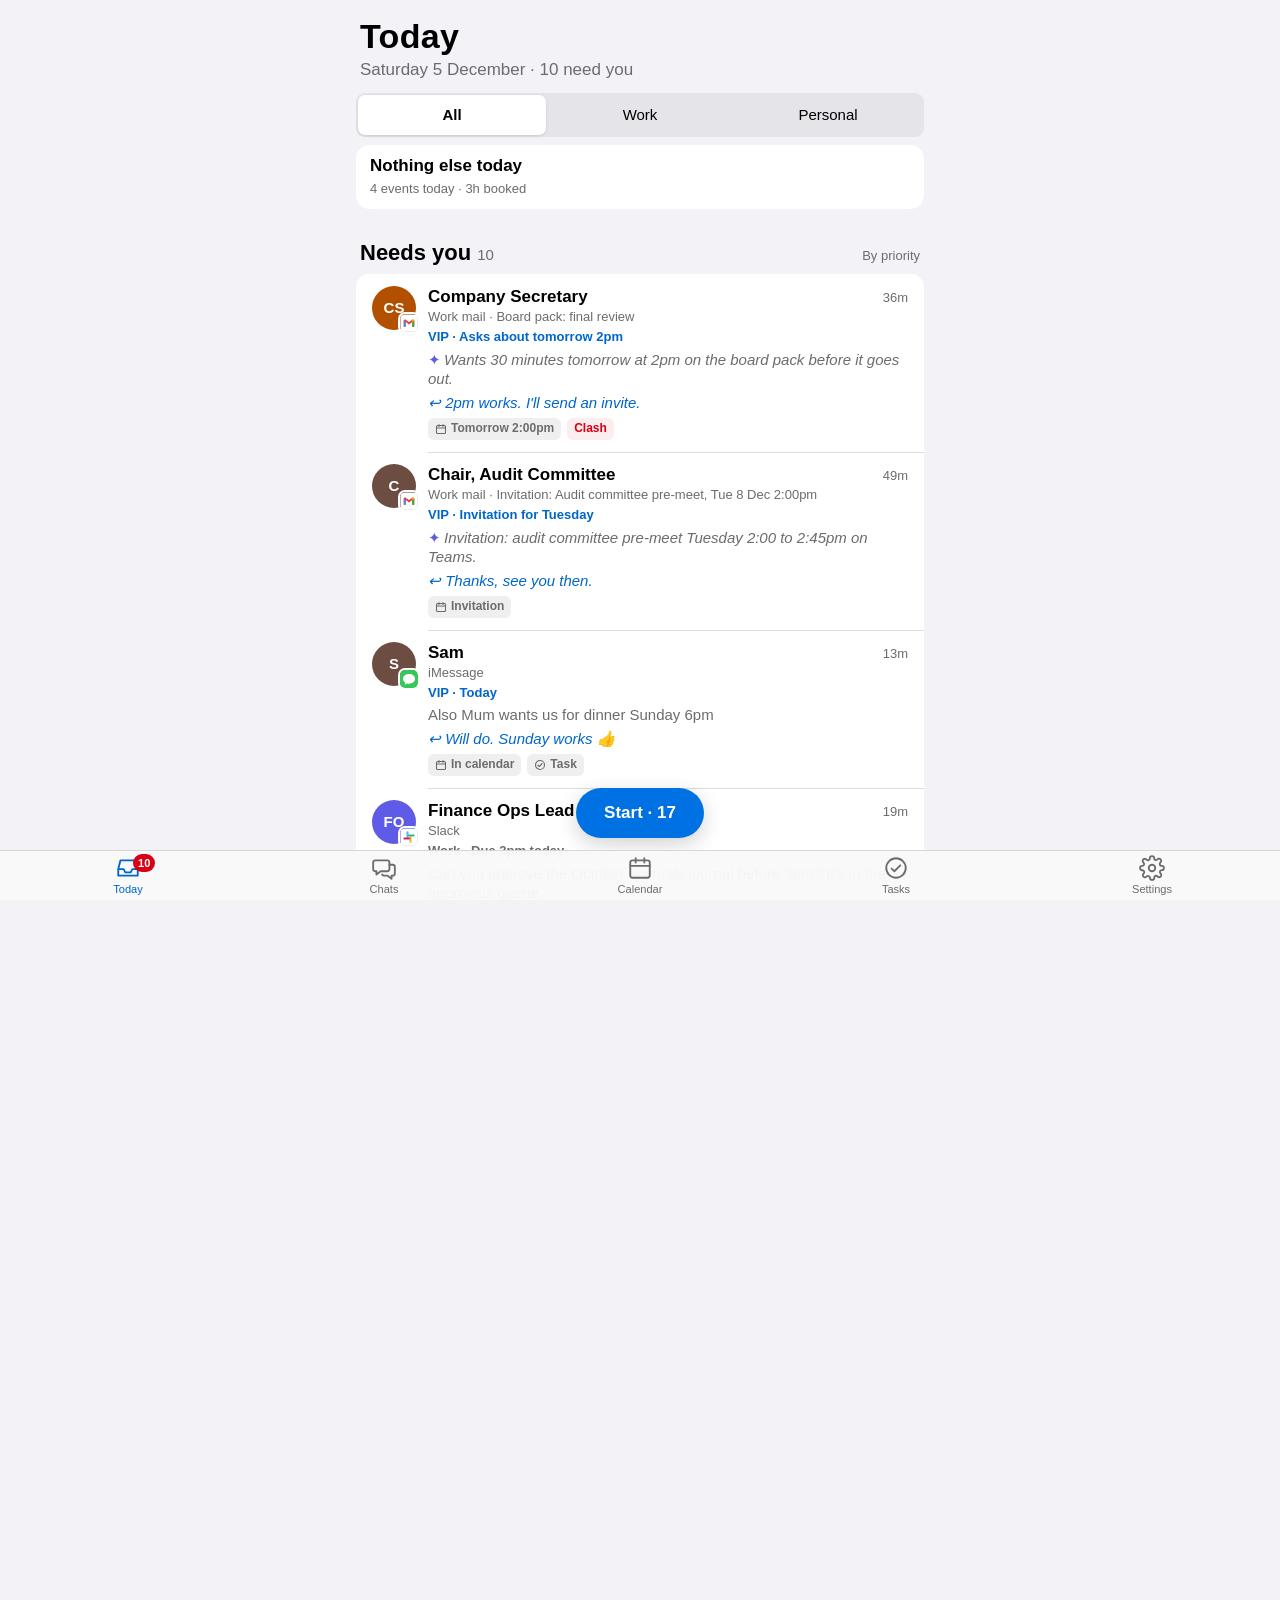
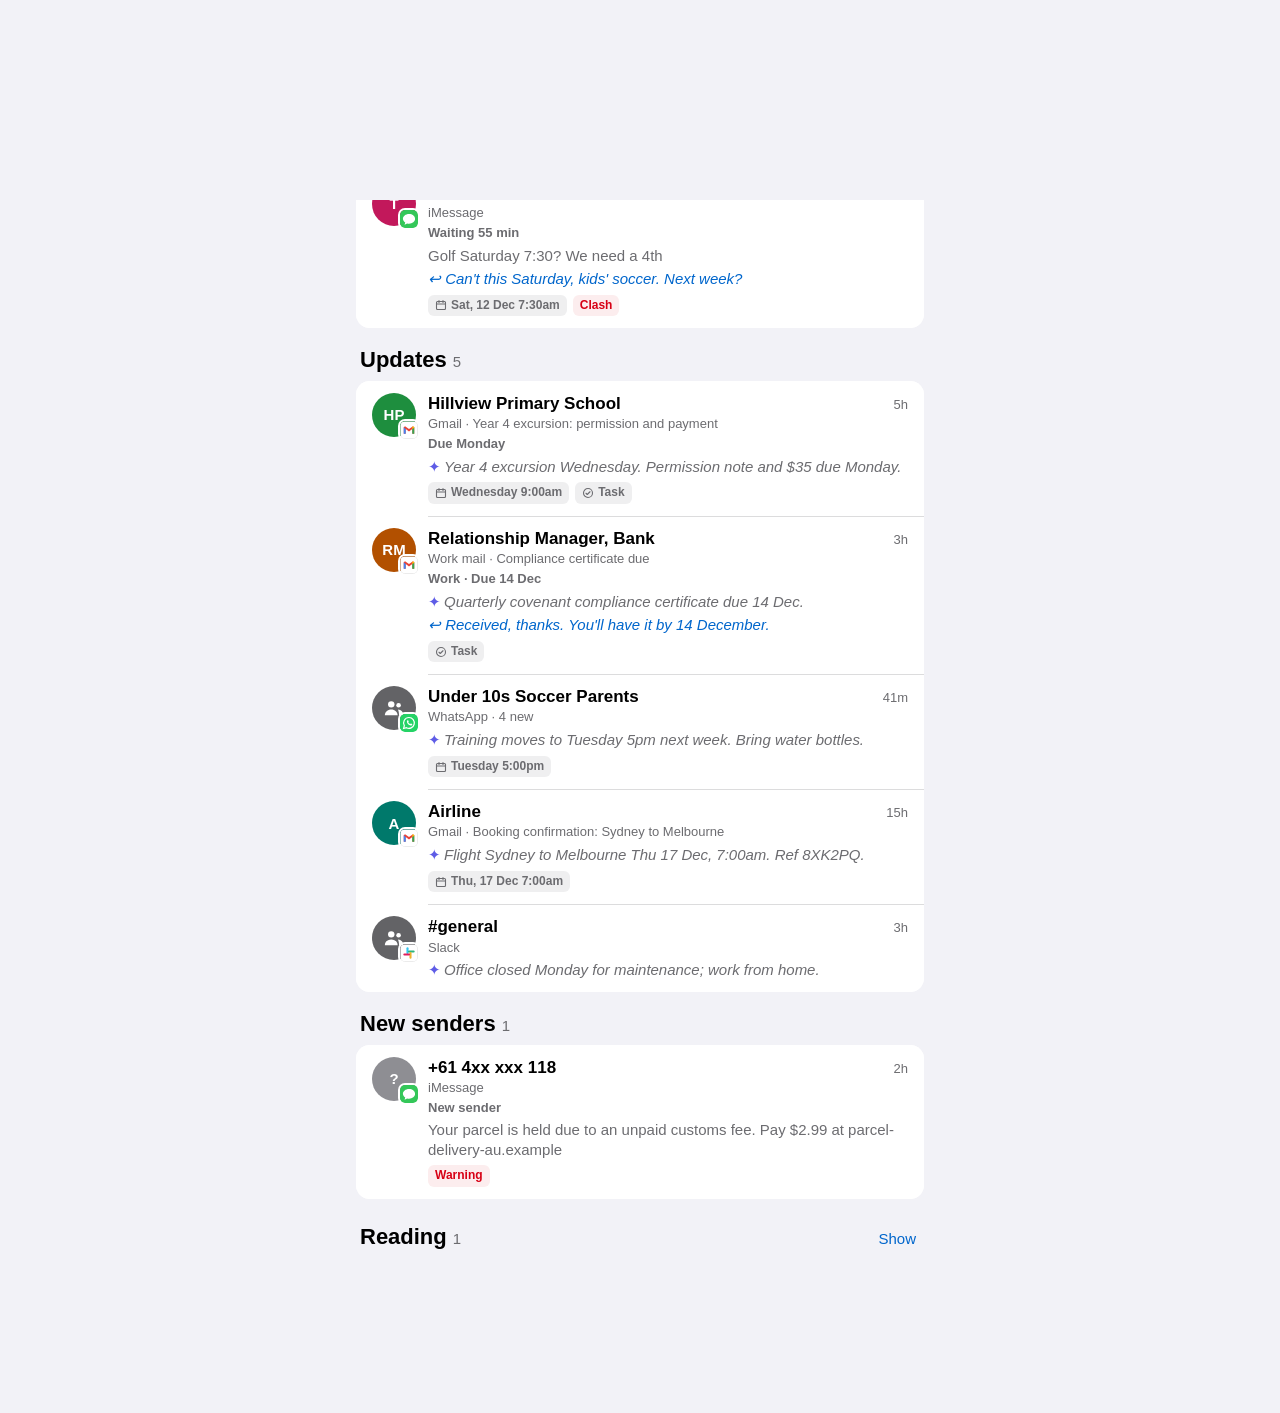
==== index.html @ 2a56d05c "Slimmer conversation screen: suggestions under the message, recipient in the top bar, three rows at " ====
<!doctype html>
<html lang="en-AU">
<head>
  <meta charset="utf-8">
  <meta http-equiv="Content-Security-Policy" content="default-src 'none'; script-src 'self'; style-src 'self' 'unsafe-inline'; img-src 'self' data:; manifest-src 'self'; connect-src 'none'; base-uri 'none'; form-action 'none'">
  <meta name="referrer" content="no-referrer">
  <meta name="robots" content="noindex, nofollow">
  <meta name="viewport" content="width=device-width, initial-scale=1, viewport-fit=cover">
  <meta name="apple-mobile-web-app-capable" content="yes">
  <meta name="apple-mobile-web-app-status-bar-style" content="default">
  <meta name="apple-mobile-web-app-title" content="Inbox">
  <meta name="theme-color" content="#F2F2F7" media="(prefers-color-scheme: light)">
  <meta name="theme-color" content="#000000" media="(prefers-color-scheme: dark)">
  <link rel="manifest" href="manifest.webmanifest">
  <link rel="icon" href="icon.svg" type="image/svg+xml">
  <link rel="stylesheet" href="styles.css?v=74e7686e8e">
  <title>Unified Inbox (demo)</title>
</head>
<body>
  <main id="view"></main>

  <!-- Full-screen focus view: one item at a time -->
  <section id="focus" aria-modal="true" role="dialog" aria-label="Conversation"></section>

  <!-- Bottom sheets: Later options, row menu, new message, event details -->
  <div id="sheet-wrap"><div class="scrim" data-action="close-sheet"></div><div class="sheet" role="dialog"></div></div>

  <div id="toast" role="status" aria-live="polite"></div>

  <nav id="tabs" aria-label="Sections">
    <button data-action="tab" data-tab="today">
      <svg viewBox="0 0 24 24"><path d="M3 13h5l1.5 3h5L16 13h5M5 5h14l2 8v6H3v-6z"/></svg>
      <span>Today</span><b id="today-badge" aria-label="needs you"></b>
    </button>
    <button data-action="tab" data-tab="chats">
      <svg viewBox="0 0 24 24"><path d="M4 5h11a2 2 0 0 1 2 2v6a2 2 0 0 1-2 2H9l-4 3v-3H4a2 2 0 0 1-2-2V7a2 2 0 0 1 2-2z"/><path d="M17 9h3a2 2 0 0 1 2 2v6a2 2 0 0 1-2 2h-1v3l-4-3h-3a2 2 0 0 1-1.7-1"/></svg>
      <span>Chats</span>
    </button>
    <button data-action="tab" data-tab="calendar">
      <svg viewBox="0 0 24 24"><rect x="3" y="5" width="18" height="16" rx="2"/><path d="M3 10h18M8 3v4M16 3v4"/></svg>
      <span>Calendar</span>
    </button>
    <button data-action="tab" data-tab="tasks">
      <svg viewBox="0 0 24 24"><circle cx="12" cy="12" r="9"/><path d="M8 12.5l2.5 2.5L16 9.5"/></svg>
      <span>Tasks</span>
    </button>
    <button data-action="tab" data-tab="settings">
      <svg viewBox="0 0 24 24"><circle cx="12" cy="12" r="3"/><path d="M19.4 15a1.7 1.7 0 0 0 .3 1.8l.1.1a2 2 0 1 1-2.8 2.8l-.1-.1a1.7 1.7 0 0 0-1.8-.3 1.7 1.7 0 0 0-1 1.5V21a2 2 0 1 1-4 0v-.1a1.7 1.7 0 0 0-1.1-1.5 1.7 1.7 0 0 0-1.8.3l-.1.1a2 2 0 1 1-2.8-2.8l.1-.1a1.7 1.7 0 0 0 .3-1.8 1.7 1.7 0 0 0-1.5-1H3a2 2 0 1 1 0-4h.1a1.7 1.7 0 0 0 1.5-1.1 1.7 1.7 0 0 0-.3-1.8l-.1-.1a2 2 0 1 1 2.8-2.8l.1.1a1.7 1.7 0 0 0 1.8.3H9a1.7 1.7 0 0 0 1-1.5V3a2 2 0 1 1 4 0v.1a1.7 1.7 0 0 0 1 1.5 1.7 1.7 0 0 0 1.8-.3l.1-.1a2 2 0 1 1 2.8 2.8l-.1.1a1.7 1.7 0 0 0-.3 1.8V9a1.7 1.7 0 0 0 1.5 1H21a2 2 0 1 1 0 4h-.1a1.7 1.7 0 0 0-1.5 1z"/></svg>
      <span>Settings</span>
    </button>
  </nav>

  <!-- Demo data in the browser; phase 2 removes this line and the app talks to the real server -->
  <script src="demo-api.js?v=6e206e1867"></script>
  <script src="app.js?v=4b44ca4f45"></script>
</body>
</html>
---- styles.css ----
/* Unified Inbox styles. Rules come from DESIGN.md (decision numbers in brackets).
 *
 * Type uses rem so iOS Dynamic Type scales the whole app: Safari maps
 * `-apple-system-body` to the user's text size (default 17px).
 */

/* ------------------------------------------------------------ tokens
 * Each colour is light-dark(light value, dark value). Appearance in Settings picks the scheme:
 * Automatic follows the iPhone; Light or Dark forces it via data-theme on <html>.
 */
:root { color-scheme: light dark; }
:root[data-theme="light"] { color-scheme: light; }
:root[data-theme="dark"] { color-scheme: dark; }
:root {
  --bg: light-dark(#F2F2F7, #000000);            /* grouped background */
  --card: light-dark(#FFFFFF, #1C1C1E);
  --label: light-dark(#000000, #FFFFFF);
  --label-2: light-dark(#6C6C70, #AEAEB2);       /* secondary text, 5:1 or better */
  --label-3: light-dark(#8E8E93, #636366);       /* decorative only, never body text */
  --sep: light-dark(rgba(60, 60, 67, 0.18), rgba(84, 84, 88, 0.55));
  --fill: light-dark(rgba(120, 120, 128, 0.12), rgba(120, 120, 128, 0.24));
  --tint: light-dark(#0066CC, #4DA3FF);          /* text-coloured actions */
  --tint-fill: #0071E3;                          /* filled buttons, white text 4.6:1 */
  --tint-soft: light-dark(rgba(0, 113, 227, 0.07), rgba(10, 132, 255, 0.20));
  --bubble-out: #0071E3;
  --bubble-in: light-dark(#E9E9EB, #26252A);
  --red: light-dark(#D70015, #FF6961);
  --red-soft: light-dark(rgba(215, 0, 21, 0.07), rgba(255, 105, 97, 0.14));
  --green: light-dark(#1E7B34, #30D158);          /* 5:1 on white */
  --orange: #FF9F0A;
  --ai: light-dark(#5E5CE6, #7D7AFF);            /* the ✦ glyph only; AI text itself stays label-2 italic [10] */
  --bar: light-dark(rgba(249, 249, 249, 0.97), rgba(22, 22, 24, 0.97));   /* near-opaque, no glass over text [19] */
  --seg-on: light-dark(#FFFFFF, #636366);        /* selected segment */
  --radius: 14px;
  --tab-h: 50px;
  --fast: 100ms;            /* feedback [20] */
  --move: 200ms;            /* transitions [20] */
}

html { font-size: 17px; }
@supports (font: -apple-system-body) { html { font: -apple-system-body; } }

* { box-sizing: border-box; -webkit-tap-highlight-color: transparent; }
body {
  margin: 0; background: var(--bg); color: var(--label);
  font-family: -apple-system, BlinkMacSystemFont, "SF Pro Text", "Helvetica Neue", sans-serif;
  font-size: 1rem; line-height: 1.3; -webkit-font-smoothing: antialiased;
}
button { font: inherit; color: inherit; background: none; border: 0; padding: 0; cursor: pointer; }
input, textarea { font: inherit; color: inherit; }
.sr { position: absolute; width: 1px; height: 1px; overflow: hidden; clip: rect(0 0 0 0); }

/* type scale (HIG at default size) */
.large-title { font-size: 2rem; line-height: 1.2; font-weight: 700; letter-spacing: 0.01em; }
.title2 { font-size: 1.294rem; font-weight: 700; }
.headline { font-weight: 600; }
.subhead { font-size: 0.882rem; }
.footnote { font-size: 0.765rem; }
.caption { font-size: 0.706rem; font-weight: 600; letter-spacing: 0.02em; text-transform: uppercase; color: var(--label-2); }
.muted { color: var(--label-2); }

/* ------------------------------------------------------------ page shell */
#view {
  max-width: 600px; margin: 0 auto;
  padding: calc(env(safe-area-inset-top) + 8px) 16px calc(var(--tab-h) + env(safe-area-inset-bottom) + 96px);
}
.page-head { padding: 8px 4px 12px; }
.page-head .muted { margin-top: 2px; }

/* day strip under the title [13] */
.day-strip {
  display: flex; align-items: center; gap: 10px; background: var(--card);
  border-radius: var(--radius); padding: 10px 14px; margin-bottom: 12px;
}
.day-strip .bar { width: 4px; align-self: stretch; border-radius: 2px; background: var(--tint-fill); }
.day-strip .grow { flex: 1; min-width: 0; }
.day-strip .when { color: var(--label-2); font-size: 0.882rem; white-space: nowrap; }

/* segmented control [2] */
.segmented {
  display: flex; background: var(--fill); border-radius: 9px; padding: 2px; margin-bottom: 8px;
}
.segmented button {
  flex: 1; min-height: 40px; border-radius: 7px; font-size: 0.882rem; font-weight: 500;
  transition: background var(--fast);
}
.segmented button[aria-pressed="true"] { background: var(--seg-on); font-weight: 600; box-shadow: 0 1px 3px rgba(0,0,0,.12); }

/* ------------------------------------------------------------ list sections [1] */
.section-head {   /* pinned while its lane scrolls past [F6] */
  display: flex; align-items: baseline; justify-content: space-between;
  padding: 18px 4px 6px;
  position: sticky; top: 0; z-index: 3; background: var(--bg);
}
.section-head h2 { margin: 0; font-size: 1.294rem; font-weight: 700; }
.section-head .count { color: var(--label-2); font-size: 0.882rem; margin-left: 6px; font-weight: 400; }
.section-head .toggle { color: var(--tint); font-size: 0.882rem; min-height: 44px; padding: 0 4px; }
.group { background: var(--card); border-radius: var(--radius); overflow: hidden; }

/* rows with swipe [7] */
.swipe { position: relative; overflow: hidden; }
.swipe + .swipe .row-inner::before {
  content: ""; position: absolute; top: 0; right: 0; left: 72px; border-top: 0.5px solid var(--sep);
}
.swipe-bg {
  position: absolute; inset: 0; display: flex; align-items: center; justify-content: space-between;
  padding: 0 24px; font-weight: 600; font-size: 0.882rem;
}
.swipe-bg .later { color: #000; }
.swipe-bg .done { color: #fff; }
.swipe.to-done .swipe-bg { background: var(--green); justify-content: flex-end; }
.swipe.to-later .swipe-bg { background: var(--orange); justify-content: flex-start; }
.swipe.to-done .later, .swipe.to-later .done, .swipe:not(.to-done):not(.to-later) .swipe-bg span { display: none; }

.row-inner {
  position: relative; display: flex; gap: 12px; padding: 12px 16px; background: var(--card);
  touch-action: pan-y; transition: transform var(--move) ease-out, background var(--fast);
  text-align: left; width: 100%;
  -webkit-touch-callout: none; -webkit-user-select: none; user-select: none;   /* press-and-hold opens our menu, not iOS's */
}
.row-inner:active { background: var(--fill); }
.row-inner.dragging { transition: none; }
.row-body { flex: 1; min-width: 0; }
.row-top { display: flex; align-items: baseline; gap: 8px; }
.row-top .name { font-weight: 600; flex: 1; min-width: 0; white-space: nowrap; overflow: hidden; text-overflow: ellipsis; }
.row-top time { color: var(--label-2); font-size: 0.765rem; flex: none; }
.row-sub { color: var(--label-2); font-size: 0.765rem; white-space: nowrap; overflow: hidden; text-overflow: ellipsis; margin-top: 1px; }
.row-gist {
  margin-top: 4px; font-size: 0.882rem; color: var(--label-2);
  display: -webkit-box; -webkit-line-clamp: 2; -webkit-box-orient: vertical; overflow: hidden;
}
.row-tags { display: flex; flex-wrap: wrap; gap: 6px; margin-top: 6px; }
.row-reply {   /* AI-written, so italic like every other AI text [10] */
  display: block; margin-top: 4px; font-size: 0.882rem; color: var(--tint); font-style: italic;
  white-space: nowrap; overflow: hidden; text-overflow: ellipsis;
}
.tag {
  display: inline-flex; align-items: center; gap: 4px; font-size: 0.706rem; font-weight: 600;
  padding: 3px 7px; border-radius: 6px; background: var(--fill); color: var(--label-2);
}
.tag.red { background: var(--red-soft); color: var(--red); }
.tag svg { width: 12px; height: 12px; fill: none; stroke: currentColor; stroke-width: 2.2; stroke-linecap: round; stroke-linejoin: round; }

/* AI-written text: italic + glyph + label [10] */
.ai { font-style: italic; }
.ai-glyph { color: var(--ai); font-style: normal; margin-right: 3px; }

/* avatars with channel badge [18] */
.avatar {
  position: relative; flex: none; width: 44px; height: 44px; border-radius: 50%;
  display: grid; place-items: center; color: #fff; font-weight: 600; font-size: 0.882rem;
}
.avatar.lg { width: 56px; height: 56px; font-size: 1.118rem; }
.avatar svg.people { width: 22px; height: 22px; fill: #fff; }
.badge {
  position: absolute; right: -3px; bottom: -3px; width: 20px; height: 20px; border-radius: 50%;
  display: grid; place-items: center; border: 2px solid var(--card);
}
.avatar.lg .badge { width: 24px; height: 24px; }
.badge svg { width: 11px; height: 11px; fill: #fff; }

/* tip and empty states [8] */
.tip {
  display: flex; gap: 10px; align-items: center; background: var(--tint-soft); color: var(--label);
  border-radius: var(--radius); padding: 10px 14px; margin: 12px 0 0; font-size: 0.882rem;
}
.tip button { color: var(--tint); font-weight: 600; min-height: 44px; padding: 0 4px; margin-left: auto; white-space: nowrap; }
.empty { text-align: center; padding: 48px 24px; }
.empty .check {
  width: 64px; height: 64px; border-radius: 50%; margin: 0 auto 14px; display: grid; place-items: center;
  background: var(--green); color: #fff; font-size: 2rem; font-weight: 700;
}
.empty h2 { margin: 0 0 6px; }

/* the one filled button on the list view [5] */
.start-bar {
  position: fixed; left: 0; right: 0; z-index: 4;
  bottom: calc(var(--tab-h) + env(safe-area-inset-bottom) + 12px);
  display: flex; justify-content: center; pointer-events: none;
}
.btn {
  display: inline-flex; align-items: center; justify-content: center; gap: 6px;
  min-height: 44px; padding: 0 20px; border-radius: 12px; font-weight: 600;
  transition: transform var(--fast), opacity var(--fast);
}
.btn:active { transform: scale(0.97); }
.btn.filled { background: var(--tint-fill); color: #fff; }
.btn.tinted { background: var(--tint-soft); color: var(--tint); }
.btn.plain { background: var(--fill); color: var(--label); }
.btn.danger { background: var(--red-soft); color: var(--red); }
.btn.wide { width: 100%; }
.start-bar .btn { pointer-events: auto; min-height: 50px; padding: 0 28px; border-radius: 25px; box-shadow: 0 6px 20px rgba(0,0,0,.18); }

/* ------------------------------------------------------------ focus view [3][4] */
#focus {
  position: fixed; inset: 0; z-index: 20; background: var(--bg);
  display: flex; flex-direction: column;
  transform: translateY(100%); transition: transform 250ms cubic-bezier(.2,.8,.2,1);
}
#focus.open { transform: none; }
.focus-top {
  flex: none; padding: calc(env(safe-area-inset-top) + 6px) 8px 6px;
  display: grid; grid-template-columns: 88px 1fr 88px; align-items: center;
  background: var(--bar); border-bottom: 0.5px solid var(--sep);
}
.focus-top .close { color: var(--tint); min-height: 44px; text-align: left; padding: 0 8px; }
.focus-top .progress-label { text-align: center; font-weight: 600; font-size: 0.882rem; }
.focus-top .nav { display: flex; justify-content: flex-end; }
.focus-top .nav button { width: 44px; height: 44px; display: grid; place-items: center; color: var(--tint); }
.focus-top .nav button:disabled { color: var(--label-3); opacity: .5; }
.focus-top .nav svg { width: 22px; height: 22px; fill: none; stroke: currentColor; stroke-width: 2.2; stroke-linecap: round; stroke-linejoin: round; }
.progress { height: 3px; background: var(--fill); border-radius: 2px; margin: 6px 8px 0; grid-column: 1 / -1; overflow: hidden; }
.progress i { display: block; height: 100%; background: var(--green); transition: width var(--move); }
.focus-scroll { flex: 1; overflow-y: auto; overflow-x: hidden; -webkit-overflow-scrolling: touch; touch-action: pan-y; }
.focus-body { max-width: 600px; margin: 0 auto; padding: 16px 16px 96px; }   /* room above the undo toast */

.who { display: flex; gap: 12px; align-items: center; margin-bottom: 14px; }
.who .name { font-size: 1.294rem; font-weight: 700; line-height: 1.15; }

.summary {
  background: var(--card); border-radius: var(--radius); padding: 12px 14px; margin-bottom: 12px;
}
.summary p { margin: 4px 0 0; color: var(--label-2); }
.warning {
  display: flex; gap: 8px; background: var(--red-soft); color: var(--red); font-weight: 500;
  border-radius: var(--radius); padding: 12px 14px; margin-bottom: 12px; font-size: 0.941rem;
}


.block-title { display: flex; justify-content: space-between; align-items: baseline; margin: 0 4px 6px; }
.card { background: var(--card); border-radius: var(--radius); padding: 12px 14px; margin-bottom: 10px; }
.proposal { display: flex; gap: 12px; }
.proposal .ic {
  flex: none; width: 32px; height: 32px; border-radius: 8px; display: grid; place-items: center;
  background: var(--fill);
}
.proposal .ic svg { width: 18px; height: 18px; fill: none; stroke: var(--label); stroke-width: 1.8; stroke-linecap: round; stroke-linejoin: round; }
.proposal .grow { flex: 1; min-width: 0; }
.proposal .title { font-weight: 600; }
.proposal .why { margin-top: 4px; font-size: 0.765rem; color: var(--label-2); }
.proposal .actions { display: flex; flex-direction: column; gap: 8px; margin-top: 10px; }
.proposal .actions .row { display: flex; gap: 8px; align-items: center; }
.proposal .segmented { margin: 0; flex: 1; }
.choice { flex-direction: column; align-items: flex-start; gap: 1px; width: 100%; text-align: left; padding: 9px 14px; }
.choice small { font-weight: 500; font-size: 0.765rem; }
.added { color: var(--green); font-weight: 600; display: flex; align-items: center; gap: 6px; margin-top: 8px; }

.to-line { font-size: 0.765rem; color: var(--label-2); margin: 0 4px 8px; }
.to-line b { color: var(--label); font-weight: 600; }
.to-line .flag { color: var(--red); font-weight: 600; }
.compose { display: flex; gap: 8px; align-items: flex-end; margin-bottom: 12px; }
.compose textarea {
  flex: 1; min-height: 44px; max-height: 160px; resize: none; border-radius: 20px;
  border: 1.5px solid var(--tint-fill); background: var(--card); padding: 10px 14px; font-size: 1rem; line-height: 1.35;
}
.send-btn {
  flex: none; width: 44px; height: 44px; border-radius: 50%; background: var(--tint-fill);
  display: grid; place-items: center;
}
.send-btn svg { width: 18px; height: 18px; fill: none; stroke: #fff; stroke-width: 2.4; stroke-linecap: round; stroke-linejoin: round; }

/* Done / Later in the lower part of the screen [6] */
.focus-actions {
  flex: none; display: flex; gap: 10px; padding: 10px 16px calc(env(safe-area-inset-bottom) + 10px);
  background: var(--bar); border-top: 0.5px solid var(--sep);
}
.focus-actions .btn { flex: 1; min-height: 50px; }

.clear-screen { text-align: center; padding: 64px 24px; }
.clear-screen .check { width: 84px; height: 84px; font-size: 2.6rem; }

/* ------------------------------------------------------------ sheets (medium detent) */
#sheet-wrap { position: fixed; inset: 0; z-index: 30; pointer-events: none; }
#sheet-wrap.open { pointer-events: auto; }
.scrim { position: absolute; inset: 0; background: rgba(0,0,0,.35); opacity: 0; transition: opacity var(--move); }
#sheet-wrap.open .scrim { opacity: 1; }
.sheet {
  position: absolute; left: 0; right: 0; bottom: 0; max-width: 600px; margin: 0 auto;
  background: var(--bg); border-radius: 14px 14px 0 0; padding: 8px 16px calc(env(safe-area-inset-bottom) + 16px);
  transform: translateY(100%); transition: transform 250ms cubic-bezier(.2,.8,.2,1);
}
#sheet-wrap.open .sheet { transform: none; }
.grabber { width: 36px; height: 5px; border-radius: 3px; background: var(--label-3); margin: 0 auto 12px; }
.sheet h3 { margin: 4px 4px 4px; font-size: 1.118rem; }
.sheet .muted { margin: 0 4px 12px; }
.sheet-list { background: var(--card); border-radius: var(--radius); overflow: hidden; margin-bottom: 10px; }
.sheet-list button {
  display: flex; justify-content: space-between; align-items: center; width: 100%;
  min-height: 52px; padding: 0 16px; border-bottom: 0.5px solid var(--sep);
}
.sheet-list button:last-child { border-bottom: 0; }
.sheet-list button span:last-child { color: var(--label-2); font-size: 0.882rem; }
.sheet .sheet .stack { display: flex; flex-direction: column; gap: 8px; }

/* ------------------------------------------------------------ toast with undo [15] */
#toast {
  position: fixed; left: 50%; z-index: 25;   /* under sheets, so it never covers a confirm button */ width: min(92vw, 520px);
  bottom: calc(var(--tab-h) + env(safe-area-inset-bottom) + 76px);
  transform: translate(-50%, 16px); opacity: 0; pointer-events: none;
  background: #2C2C2E; color: #fff; border-radius: 14px; overflow: hidden;
  transition: opacity var(--move), transform var(--move); box-shadow: 0 8px 28px rgba(0,0,0,.3);
}
/* In a conversation the reply box owns the bottom of the screen, so the Undo bar drops in from the top */
body.focus-open #toast { bottom: auto; top: calc(env(safe-area-inset-top) + 64px); transform: translate(-50%, -16px); }
body.focus-open #toast.show { transform: translate(-50%, 0); }
#toast.show { opacity: 1; transform: translate(-50%, 0); pointer-events: auto; }
#toast .t-row { display: flex; align-items: center; gap: 12px; padding: 4px 6px 4px 16px; }
#toast .t-text { flex: 1; font-size: 0.882rem; padding: 10px 0; }
#toast button { color: #64D2FF; font-weight: 600; min-height: 44px; padding: 0 12px; }
#toast .countdown { height: 3px; background: #64D2FF; transform-origin: left; }

/* ------------------------------------------------------------ calendar, tasks, settings */
.day-head { display: flex; justify-content: space-between; align-items: baseline; padding: 18px 4px 6px; }
.day-head h2 { margin: 0; font-size: 1.118rem; }
.day-head .load { color: var(--label-2); font-size: 0.765rem; }
.ev { display: flex; gap: 12px; padding: 10px 16px; align-items: stretch; }
.ev + .ev { border-top: 0.5px solid var(--sep); }
.ev .bar { width: 4px; border-radius: 2px; flex: none; }
.ev .t { width: 66px; flex: none; font-size: 0.882rem; font-variant-numeric: tabular-nums; }
.ev .t small { display: block; color: var(--label-2); font-size: 0.765rem; }
.ev .meta { font-size: 0.765rem; color: var(--label-2); margin-top: 2px; }
.ev.past { opacity: .5; }
.ev.now .t { color: var(--tint); font-weight: 600; }

.task { display: flex; gap: 12px; align-items: center; padding: 6px 16px 6px 8px; min-height: 52px; }
.task + .task { border-top: 0.5px solid var(--sep); }
.check-btn { width: 44px; height: 44px; display: grid; place-items: center; flex: none; }
.check-btn i { width: 24px; height: 24px; border-radius: 50%; border: 2px solid var(--label-3); display: grid; place-items: center; font-style: normal; }
.task.done .check-btn i { background: var(--green); border-color: var(--green); color: #fff; font-size: 0.765rem; font-weight: 700; }
.task.done .t-title { color: var(--label-2); text-decoration: line-through; }
.task .due { font-size: 0.765rem; color: var(--label-2); margin-top: 2px; }
.task .due.overdue { color: var(--red); font-weight: 600; }

.setting { display: flex; align-items: center; gap: 12px; padding: 0 16px; min-height: 52px; }
.setting + .setting { border-top: 0.5px solid var(--sep); }
.setting .grow { flex: 1; padding: 10px 0; }
.setting .note { font-size: 0.765rem; color: var(--label-2); margin-top: 2px; }
.switch { width: 51px; height: 31px; border-radius: 16px; background: var(--fill); position: relative; flex: none; transition: background var(--move); }
.switch::after { content: ""; position: absolute; top: 2px; left: 2px; width: 27px; height: 27px; border-radius: 50%; background: #fff; box-shadow: 0 2px 4px rgba(0,0,0,.2); transition: transform var(--move); }
.switch::before { content: ""; position: absolute; inset: -7px -6px; }   /* 45px hit area around the 31px switch */
.switch[aria-checked="true"] { background: var(--green); }
.switch[aria-checked="true"]::after { transform: translateX(20px); }
.pill { font-size: 0.706rem; font-weight: 600; padding: 3px 8px; border-radius: 6px; background: var(--fill); color: var(--label-2); }
.foot { color: var(--label-2); font-size: 0.765rem; padding: 8px 16px 0; }

/* ------------------------------------------------------------ tab bar [21] */
#tabs {
  position: fixed; left: 0; right: 0; bottom: 0; z-index: 5; display: flex;
  height: calc(var(--tab-h) + env(safe-area-inset-bottom)); padding-bottom: env(safe-area-inset-bottom);
  background: var(--bar); border-top: 0.5px solid var(--sep);
}
#tabs button {
  position: relative; flex: 1; display: flex; flex-direction: column; align-items: center; justify-content: center;
  gap: 1px; color: var(--label-2); font-size: 0.65rem; font-weight: 500;
}
#tabs button[aria-current="page"] { color: var(--tint); }
#tabs svg { width: 26px; height: 26px; fill: none; stroke: currentColor; stroke-width: 1.7; stroke-linecap: round; stroke-linejoin: round; }
#tabs b:not(:empty) {
  position: absolute; top: 3px; left: calc(50% + 5px); background: #D70015; color: #fff;
  font-size: 0.65rem; min-width: 18px; height: 18px; border-radius: 9px; display: grid; place-items: center; padding: 0 5px;
}

/* ------------------------------------------------------------ reduced motion: fades, no slides [20] */
@media (prefers-reduced-motion: reduce) {
  #focus, .sheet { transition: opacity var(--move); transform: none; opacity: 0; }
  #focus { visibility: hidden; }
  #focus.open { opacity: 1; visibility: visible; }
  #sheet-wrap.open .sheet { opacity: 1; }
  .row-inner, .btn, }

/* ============================================================ round 4: conversations ============================================================ */

/* buttons that look like rows/cards */
button.day-strip { width: 100%; text-align: left; }
.head-row { display: flex; align-items: flex-end; justify-content: space-between; }
.icon-btn { width: 44px; height: 44px; border-radius: 22px; display: grid; place-items: center; color: var(--tint); }
.icon-btn svg { width: 24px; height: 24px; fill: none; stroke: currentColor; stroke-width: 2; stroke-linecap: round; stroke-linejoin: round; }

/* priority reason on Today rows [A1] */
.reason { display: block; margin-top: 3px; font-size: 0.765rem; font-weight: 600; color: var(--label-2); }
.reason.vip { color: var(--tint); }

/* Chats list, search, new message [A7] */
.search-wrap { display: flex; align-items: center; gap: 8px; background: var(--fill); border-radius: 10px; padding: 0 12px; margin-bottom: 10px; }
.search-wrap svg { width: 18px; height: 18px; flex: none; fill: none; stroke: var(--label-2); stroke-width: 2; stroke-linecap: round; }
.search { width: 100%; min-height: 40px; border: 0; background: transparent; font-size: 1rem; outline: none; }
.sheet .search { background: var(--card); border-radius: 10px; padding: 0 12px; margin: 0 0 10px; }
mark { background: color-mix(in srgb, var(--orange) 35%, transparent); color: inherit; border-radius: 3px; }
.chat-row { display: flex; gap: 12px; align-items: center; width: 100%; text-align: left; padding: 10px 16px; position: relative; }
.chat-row + .chat-row::before { content: ""; position: absolute; top: 0; right: 0; left: 72px; border-top: 0.5px solid var(--sep); }
.chat-row:active { background: var(--fill); }
.chat-preview { display: -webkit-box; -webkit-line-clamp: 2; -webkit-box-orient: vertical; overflow: hidden; color: var(--label-2); font-size: 0.882rem; margin-top: 2px; }
.unread { flex: none; min-width: 22px; height: 22px; border-radius: 11px; background: var(--tint-fill); color: #fff; font-size: 0.706rem; font-weight: 700; display: grid; place-items: center; padding: 0 6px; }
.muted-icon svg { width: 14px; height: 14px; fill: none; stroke: var(--label-2); stroke-width: 2; }
.sheet-scroll { max-height: 45vh; overflow-y: auto; }
.sheet-row { display: flex; justify-content: space-between; align-items: center; min-height: 52px; padding: 0 16px; border-bottom: 0.5px solid var(--sep); }
.sheet-row span:last-child { color: var(--label-2); font-size: 0.882rem; }

/* conversation thread: history oldest first, newest at the bottom [A1][A2] */
.subject-line { font-weight: 600; margin: -4px 4px 10px; }
.thread { display: flex; flex-direction: column; gap: 2px; margin-bottom: 14px; }
.day-sep { align-self: center; font-size: 0.706rem; font-weight: 600; color: var(--label-2); margin: 12px 0 6px; }
.new-divider { display: flex; align-items: center; gap: 8px; margin: 10px 0 8px; color: var(--tint); font-size: 0.765rem; font-weight: 700; }
.new-divider::before, .new-divider::after { content: ""; flex: 1; border-top: 1px solid currentColor; opacity: .35; }
.thread .summary { margin: 0 0 10px; }
.msg { display: flex; flex-direction: column; max-width: 82%; }
.msg.in { align-self: flex-start; }
.msg.out { align-self: flex-end; align-items: flex-end; }
.msg.end { margin-bottom: 6px; }
.msg-name { font-size: 0.706rem; font-weight: 600; margin: 4px 12px 2px; color: color-mix(in srgb, var(--n) 62%, var(--label)); }   /* tinted, but readable in both modes */
.bubble { padding: 8px 13px; border-radius: 18px; white-space: pre-wrap; overflow-wrap: anywhere; }
.bubble-them { background: var(--bubble-in); }
.bubble-me { background: var(--bubble-out); color: #fff; }
.msg.in.end .bubble { border-bottom-left-radius: 6px; }
.msg.out.end .bubble { border-bottom-right-radius: 6px; }
.msg-time { font-size: 0.65rem; color: var(--label-2); margin: 2px 8px 0; }
.reactions { display: flex; gap: 4px; margin: -4px 8px 0; }
.reactions span { background: var(--card); border: 1px solid var(--sep); border-radius: 12px; padding: 1px 7px; font-size: 0.765rem; }
.reactions small { color: var(--label-2); font-size: 0.65rem; }
.attachment { display: inline-flex; align-items: center; gap: 6px; margin-top: 4px; padding: 6px 10px; border-radius: 10px; background: var(--fill); font-size: 0.82rem; }
.attachment svg { width: 14px; height: 14px; fill: none; stroke: currentColor; stroke-width: 2; }
.mail { background: var(--card); border-radius: var(--radius); padding: 10px 14px; margin-bottom: 8px; }
.mail-text { white-space: pre-wrap; }
.mail.mine { background: color-mix(in srgb, var(--tint-fill) 8%, var(--card)); }
.mail-head { display: flex; justify-content: space-between; gap: 8px; font-size: 0.882rem; margin-bottom: 4px; }
.mail-head span { color: var(--label-2); font-size: 0.765rem; }
.invite-actions { display: flex; gap: 8px; margin-top: 10px; }
.invite-actions .btn { flex: 1; padding: 0 8px; }

/* reply box pinned at the bottom, like Messages [A2] */
.composer { flex: none; background: var(--bar); border-top: 0.5px solid var(--sep); padding: 8px 12px 6px; }
.composer .to-line { margin: 0 4px 6px; }
.chip-row { display: flex; gap: 6px; overflow-x: auto; margin: 0 -12px 8px; padding: 0 12px; scrollbar-width: none; }
.chip-row::-webkit-scrollbar { display: none; }
.chip { flex: none; min-height: 44px; border-radius: 22px; padding: 0 14px; font-size: 0.882rem; transition: transform var(--fast); }
.chip:active { transform: scale(0.95); }
.chip.react { width: 44px; padding: 0; font-size: 1.12rem; background: var(--fill); }
.chip.alt { max-width: 75%; overflow: hidden; text-overflow: ellipsis; white-space: nowrap; background: var(--tint-soft); color: var(--tint); }
.composer .compose { margin-bottom: 0; }
.composer + .focus-actions { padding-top: 6px; }
.focus-actions .btn.tinted { min-height: 44px; }

/* calendar day view [assessment gap 10] */
.day-chips { display: flex; gap: 6px; overflow-x: auto; margin: 4px -16px 10px; padding: 0 16px; scrollbar-width: none; }
.day-chips::-webkit-scrollbar { display: none; }
.day-chip { flex: none; width: 52px; min-height: 56px; border-radius: 12px; background: var(--card); display: flex; flex-direction: column; align-items: center; justify-content: center; gap: 2px; font-size: 0.765rem; color: var(--label-2); }
.day-chip b { font-size: 1.06rem; color: var(--label); }
.day-chip[aria-pressed="true"] { background: var(--tint-fill); color: #fff; }
.day-chip[aria-pressed="true"] b { color: #fff; }
.legend { display: flex; flex-wrap: wrap; gap: 12px; font-size: 0.765rem; color: var(--label-2); margin: 0 4px 8px; }
.legend i { display: inline-block; width: 10px; height: 10px; border-radius: 3px; margin-right: 5px; vertical-align: -1px; }
.legend i.dash { border: 1.5px dashed var(--label-2); background: transparent; }
.timeline { position: relative; background: var(--card); border-radius: var(--radius); margin-bottom: 12px; }
.hour { position: absolute; left: 0; right: 0; height: 0; border-top: 0.5px solid var(--sep); }
.hour span { position: absolute; top: -8px; left: 8px; font-size: 0.65rem; color: var(--label-2); background: var(--card); padding-right: 4px; }
.ev-layer { position: absolute; top: 10px; bottom: 0; left: 52px; right: 8px; }
.ev-block { position: absolute; text-align: left; overflow: hidden; border-radius: 6px; padding: 3px 6px; font-size: 0.765rem;
  background: color-mix(in srgb, var(--c) 18%, var(--card)); border-left: 3px solid var(--c); color: var(--label); display: flex; flex-direction: column; }
.ev-block b { font-weight: 600; white-space: nowrap; overflow: hidden; text-overflow: ellipsis; }
.ev-block span { color: var(--label-2); white-space: nowrap; overflow: hidden; text-overflow: ellipsis; }
.ev-block.pending { background: transparent; border: 1.5px dashed var(--c); }
.ev-block.short { flex-direction: row; align-items: center; gap: 6px; padding-top: 0; padding-bottom: 0; }
.now-line { position: absolute; left: -6px; right: 0; border-top: 2px solid var(--red); }
.now-line::before { content: ""; position: absolute; left: 0; top: -5px; width: 8px; height: 8px; border-radius: 50%; background: var(--red); }
button.ev { width: 100%; text-align: left; }
.ev.pending .headline::after { content: " · Invitation"; font-weight: 400; color: var(--label-2); }

/* session top bar: who, then position */
.focus-top .progress-label { display: flex; flex-direction: column; align-items: center; line-height: 1.2; min-width: 0; }
.focus-top .progress-label .who-top { font-weight: 600; max-width: 100%; white-space: nowrap; overflow: hidden; text-overflow: ellipsis; }
.focus-top .progress-label small { font-weight: 500; color: var(--label-2); font-size: 0.706rem; }

/* ============================================================ design B: one-tap suggestions (22 Oct 2026) ============================================================ */
/* the sender's words a suggestion came from: tap to add, hold for options */
.detect { cursor: pointer; text-decoration: underline; text-decoration-color: var(--tint); text-decoration-thickness: 2px; text-underline-offset: 3px;
  -webkit-touch-callout: none; -webkit-user-select: none; user-select: none; border-radius: 3px; }
.detect:active { background: var(--tint-soft); }
.bubble-me .detect { text-decoration-color: #fff; }
.summary-line { display: flex; gap: 6px; font-size: 0.882rem; color: var(--label-2); margin: 0 4px 10px; }

/* one-tap bar above the reply box */
.action-bar { flex: none; display: flex; flex-wrap: wrap; align-items: center; gap: 4px 8px; padding: 8px 12px 6px;
  background: var(--bar); border-top: 0.5px solid var(--sep); }
.action-bar > .ai-glyph { flex: none; }
.act-row { flex: 1; min-width: 0; display: flex; gap: 6px; overflow-x: auto; scrollbar-width: none; }
.act-row::-webkit-scrollbar { display: none; }
.act-chip { flex: none; display: inline-flex; align-items: center; gap: 7px; min-height: 44px; padding: 0 14px; border-radius: 22px;
  background: var(--tint-soft); color: var(--tint); font-weight: 600; font-size: 0.882rem;
  -webkit-touch-callout: none; -webkit-user-select: none; user-select: none; transition: transform var(--fast); }
.act-chip:active { transform: scale(0.96); }
.act-chip svg { width: 18px; height: 18px; flex: none; fill: none; stroke: currentColor; stroke-width: 2; stroke-linecap: round; stroke-linejoin: round; }
.act-chip > span { display: flex; flex-direction: column; align-items: flex-start; line-height: 1.15; }
.act-chip small { font-size: 0.706rem; font-weight: 600; }   /* full tint colour: 4.5:1 at 12px */
.act-chip.done { background: transparent; color: var(--green); padding: 0 6px; }
.act-hint { width: 100%; font-size: 0.65rem; color: var(--label-2); padding-left: 22px; }
.action-bar + .composer { border-top: 0; padding-top: 2px; }
.sheet .card { margin-bottom: 10px; }

/* brief format for group chats and long emails (owner's choice, 22 Oct 2026) */
.fold { display: flex; align-items: center; gap: 6px; color: var(--tint); font-size: 0.882rem; font-weight: 500; min-height: 44px; margin: 0 4px 4px; }
.fold svg { width: 16px; height: 16px; fill: none; stroke: currentColor; stroke-width: 2.2; stroke-linecap: round; stroke-linejoin: round; transition: transform var(--move); }
.fold .up svg { transform: rotate(180deg); }
.earlier { opacity: .8; margin-bottom: 8px; padding-bottom: 8px; border-bottom: 1px solid var(--sep); }
.summary.brief .link { display: block; margin-top: 6px; min-height: 44px; text-align: left; }
.link { color: var(--tint); font-weight: 500; font-size: 0.941rem; }

/* integration symbols instead of coloured dots (owner's request, 22 Oct 2026) */
.brand-icon { width: 28px; height: 28px; flex: none; display: block; }
.badge.brand { background: none; border-radius: 7px; padding: 0; width: 22px; height: 22px; right: -4px; bottom: -4px; border: 2px solid var(--card); overflow: hidden; }
.badge.brand .brand-icon { width: 100%; height: 100%; }
.avatar.lg .badge.brand { width: 26px; height: 26px; border-radius: 8px; }
.sheet-list .via { display: inline-flex; align-items: center; gap: 6px; }
.sheet-list .via .brand-icon { width: 20px; height: 20px; }

/* Slimmer conversation screen (owner's screenshot, 22 Oct 2026): suggestions sit under the message,
   the bottom is just reply options, the reply box and Clear */
.inline-acts { display: flex; align-items: center; gap: 8px; margin: 4px 0 12px; }
.inline-acts .ai-glyph { flex: none; }
.compose .box { flex: 1; min-width: 0; position: relative; }
.compose .box textarea { width: 100%; display: block; }
.compose textarea.drafted { padding-left: 32px; }
.draft-mark { position: absolute; left: 13px; top: 12px; color: var(--ai); font-size: 0.941rem; pointer-events: none; }
.composer { padding: 8px 12px 4px; }
.composer .chip-row { margin-bottom: 6px; }
.composer .to-line { margin: 0 4px 6px; }
.focus-actions { padding-top: 6px; padding-bottom: calc(env(safe-area-inset-bottom) + 8px); }
.focus-actions .btn { min-height: 46px; }
.why-here { font-size: 0.82rem; font-weight: 600; color: var(--label-2); margin: 0 4px 6px; }
.why-here.vip { color: var(--tint); }
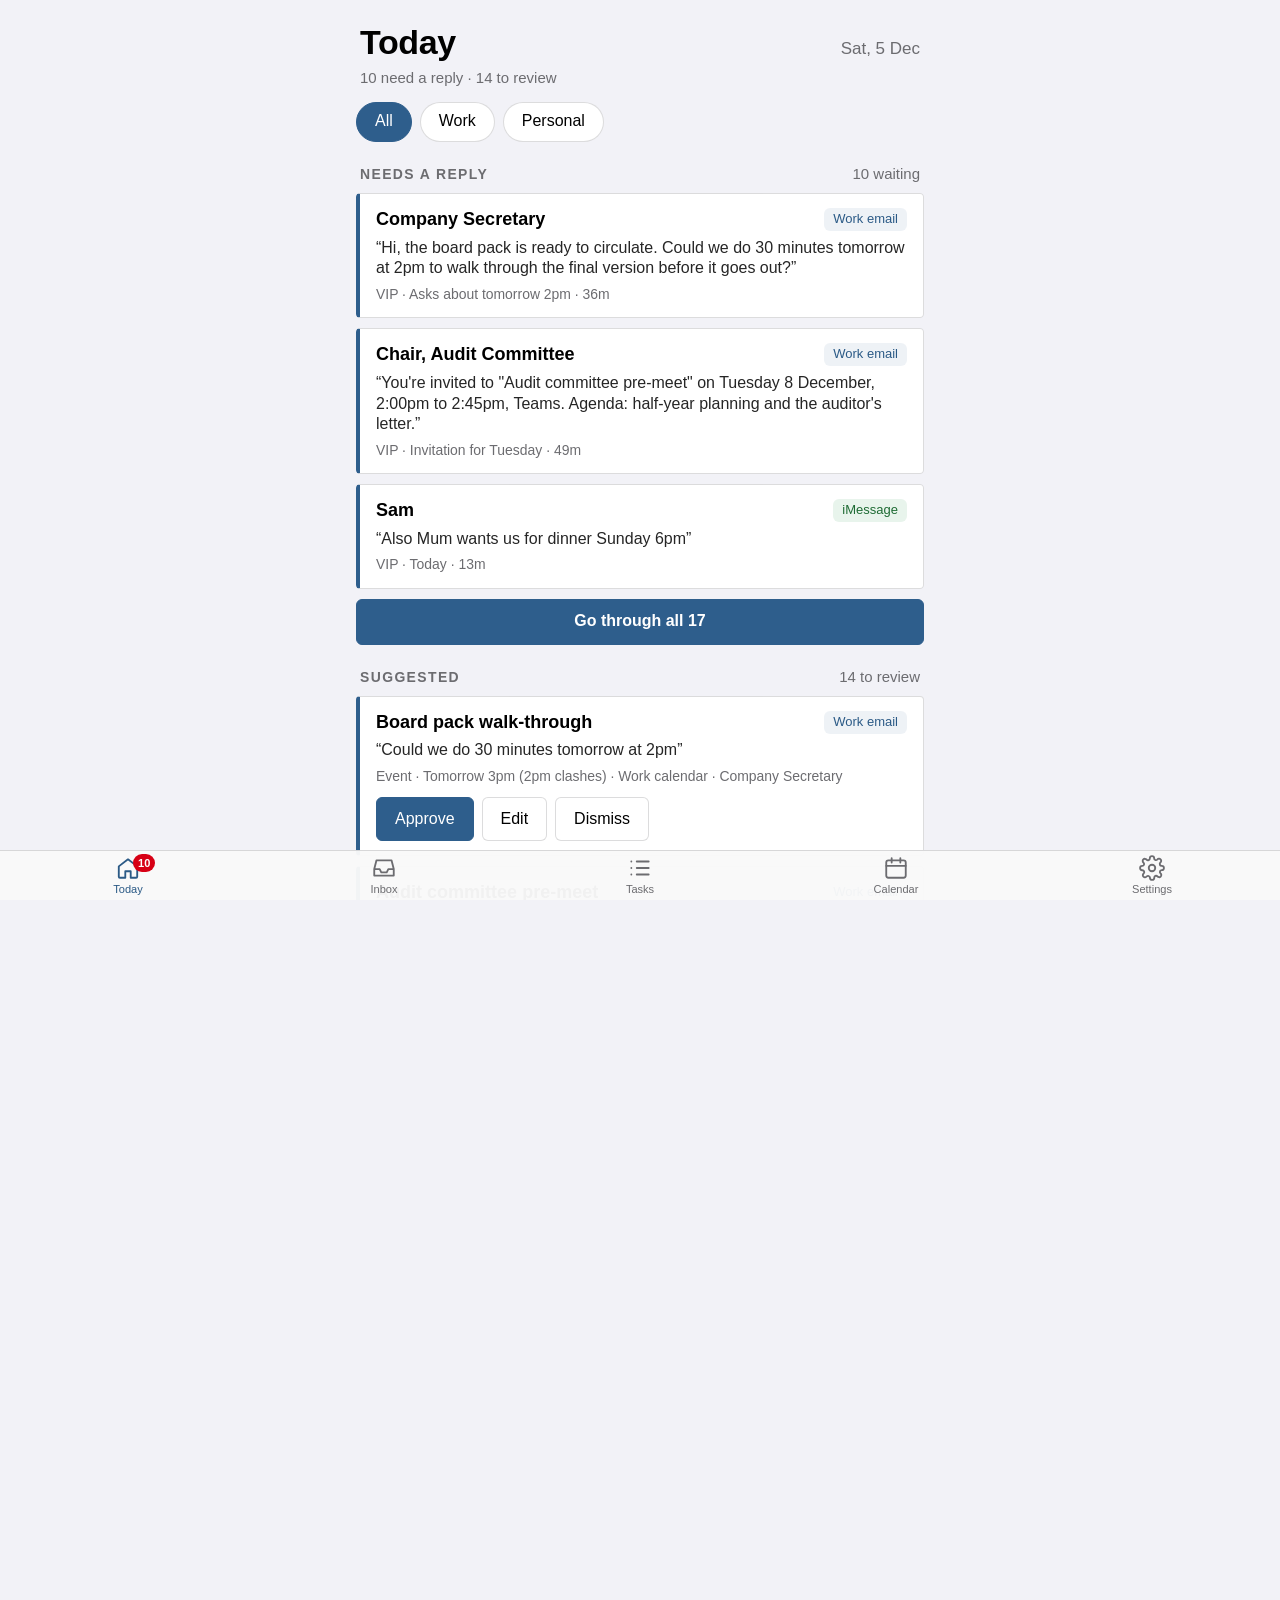
==== commit ff40c4be: "Today in the original layout: needs a reply, suggested tasks with Approve/Edit/Dismiss, today's cale" ====
--- a/index.html
+++ b/index.html
@@ -13,7 +13,7 @@
   <meta name="theme-color" content="#000000" media="(prefers-color-scheme: dark)">
   <link rel="manifest" href="manifest.webmanifest">
   <link rel="icon" href="icon.svg" type="image/svg+xml">
-  <link rel="stylesheet" href="styles.css?v=74e7686e8e">
+  <link rel="stylesheet" href="styles.css?v=e4144a48a9">
   <title>Unified Inbox (demo)</title>
 </head>
 <body>
@@ -29,20 +29,20 @@
 
   <nav id="tabs" aria-label="Sections">
     <button data-action="tab" data-tab="today">
-      <svg viewBox="0 0 24 24"><path d="M3 13h5l1.5 3h5L16 13h5M5 5h14l2 8v6H3v-6z"/></svg>
-      <span>Today</span><b id="today-badge" aria-label="needs you"></b>
+      <svg viewBox="0 0 24 24"><path d="M3.5 10.5L12 4l8.5 6.5V20a1 1 0 0 1-1 1h-5v-6h-5v6h-5a1 1 0 0 1-1-1z"/></svg>
+      <span>Today</span><b id="today-badge" aria-label="need a reply"></b>
     </button>
     <button data-action="tab" data-tab="chats">
-      <svg viewBox="0 0 24 24"><path d="M4 5h11a2 2 0 0 1 2 2v6a2 2 0 0 1-2 2H9l-4 3v-3H4a2 2 0 0 1-2-2V7a2 2 0 0 1 2-2z"/><path d="M17 9h3a2 2 0 0 1 2 2v6a2 2 0 0 1-2 2h-1v3l-4-3h-3a2 2 0 0 1-1.7-1"/></svg>
-      <span>Chats</span>
+      <svg viewBox="0 0 24 24"><path d="M3 13h5l1.5 3h5L16 13h5M5 5h14l2 8v6H3v-6z"/></svg>
+      <span>Inbox</span>
+    </button>
+    <button data-action="tab" data-tab="tasks">
+      <svg viewBox="0 0 24 24"><path d="M9 6h11M9 12h11M9 18h11M4 6h.01M4 12h.01M4 18h.01"/></svg>
+      <span>Tasks</span>
     </button>
     <button data-action="tab" data-tab="calendar">
       <svg viewBox="0 0 24 24"><rect x="3" y="5" width="18" height="16" rx="2"/><path d="M3 10h18M8 3v4M16 3v4"/></svg>
       <span>Calendar</span>
-    </button>
-    <button data-action="tab" data-tab="tasks">
-      <svg viewBox="0 0 24 24"><circle cx="12" cy="12" r="9"/><path d="M8 12.5l2.5 2.5L16 9.5"/></svg>
-      <span>Tasks</span>
     </button>
     <button data-action="tab" data-tab="settings">
       <svg viewBox="0 0 24 24"><circle cx="12" cy="12" r="3"/><path d="M19.4 15a1.7 1.7 0 0 0 .3 1.8l.1.1a2 2 0 1 1-2.8 2.8l-.1-.1a1.7 1.7 0 0 0-1.8-.3 1.7 1.7 0 0 0-1 1.5V21a2 2 0 1 1-4 0v-.1a1.7 1.7 0 0 0-1.1-1.5 1.7 1.7 0 0 0-1.8.3l-.1.1a2 2 0 1 1-2.8-2.8l.1-.1a1.7 1.7 0 0 0 .3-1.8 1.7 1.7 0 0 0-1.5-1H3a2 2 0 1 1 0-4h.1a1.7 1.7 0 0 0 1.5-1.1 1.7 1.7 0 0 0-.3-1.8l-.1-.1a2 2 0 1 1 2.8-2.8l.1.1a1.7 1.7 0 0 0 1.8.3H9a1.7 1.7 0 0 0 1-1.5V3a2 2 0 1 1 4 0v.1a1.7 1.7 0 0 0 1 1.5 1.7 1.7 0 0 0 1.8-.3l.1-.1a2 2 0 1 1 2.8 2.8l-.1.1a1.7 1.7 0 0 0-.3 1.8V9a1.7 1.7 0 0 0 1.5 1H21a2 2 0 1 1 0 4h-.1a1.7 1.7 0 0 0-1.5 1z"/></svg>
@@ -52,6 +52,6 @@
 
   <!-- Demo data in the browser; phase 2 removes this line and the app talks to the real server -->
   <script src="demo-api.js?v=6e206e1867"></script>
-  <script src="app.js?v=4b44ca4f45"></script>
+  <script src="app.js?v=8b9224737f"></script>
 </body>
 </html>
--- a/styles.css
+++ b/styles.css
@@ -19,10 +19,10 @@
   --label-3: light-dark(#8E8E93, #636366);       /* decorative only, never body text */
   --sep: light-dark(rgba(60, 60, 67, 0.18), rgba(84, 84, 88, 0.55));
   --fill: light-dark(rgba(120, 120, 128, 0.12), rgba(120, 120, 128, 0.24));
-  --tint: light-dark(#0066CC, #4DA3FF);          /* text-coloured actions */
-  --tint-fill: #0071E3;                          /* filled buttons, white text 4.6:1 */
-  --tint-soft: light-dark(rgba(0, 113, 227, 0.07), rgba(10, 132, 255, 0.20));
-  --bubble-out: #0071E3;
+  --tint: light-dark(#2B5A86, #8DB8E6);          /* slate accent from the owner's original design; 6.8:1 on white */
+  --tint-fill: light-dark(#2E5E8C, #3A6EA5);     /* filled buttons, white text 6.4:1 / 5.0:1 */
+  --tint-soft: light-dark(rgba(46, 94, 140, 0.08), rgba(141, 184, 230, 0.16));
+  --bubble-out: light-dark(#2E5E8C, #3A6EA5);
   --bubble-in: light-dark(#E9E9EB, #26252A);
   --red: light-dark(#D70015, #FF6961);
   --red-soft: light-dark(rgba(215, 0, 21, 0.07), rgba(255, 105, 97, 0.14));
@@ -527,3 +527,51 @@
 .focus-actions .btn { min-height: 46px; }
 .why-here { font-size: 0.82rem; font-weight: 600; color: var(--label-2); margin: 0 4px 6px; }
 .why-here.vip { color: var(--tint); }
+
+/* Sender line at the top of a conversation in Start: who and which app, always visible */
+.sender-row { display: flex; gap: 12px; align-items: center; margin: 2px 0 8px; }
+.sender-text { min-width: 0; }
+.sender-name { font-size: 1.06rem; font-weight: 700; line-height: 1.2; }
+.sender-via { display: flex; align-items: center; gap: 6px; font-size: 0.82rem; color: var(--label-2); margin-top: 2px; }
+.sender-via .brand-icon { width: 16px; height: 16px; }
+.sender-via span { white-space: nowrap; overflow: hidden; text-overflow: ellipsis; }
+.sender-row .why-here { margin: 2px 0 0; }
+
+/* ============================================================ Today in the owner's original layout (22 Oct 2026) ============================================================ */
+.o-top { display: flex; align-items: baseline; justify-content: space-between; padding: 12px 4px 0; }
+.o-top h1 { margin: 0; font-size: 2rem; font-weight: 700; letter-spacing: -0.01em; }
+.o-date { color: var(--label-2); font-size: 1rem; }
+.o-sub { margin: 4px 4px 14px; color: var(--label-2); font-size: 0.882rem; }
+.o-pills { display: flex; gap: 8px; margin: 0 0 6px; }
+.o-pill { min-height: 40px; padding: 0 18px; border-radius: 20px; border: 1px solid var(--sep); background: var(--card); font-size: 0.941rem; }
+.o-pill[aria-pressed="true"] { background: var(--tint-fill); border-color: var(--tint-fill); color: #fff; }
+.o-section { display: flex; justify-content: space-between; align-items: baseline; margin: 22px 4px 10px; }
+.o-section h2 { margin: 0; font-size: 0.82rem; font-weight: 600; letter-spacing: 0.1em; text-transform: uppercase; color: var(--label-2); }
+.o-section span { font-size: 0.882rem; color: var(--label-2); }
+.o-card { display: block; width: 100%; text-align: left; background: var(--card); border: 1px solid var(--sep);
+  border-left: 4px solid var(--tint-fill); border-radius: 4px; padding: 14px 16px; margin-bottom: 10px; }
+.o-head { display: flex; align-items: flex-start; justify-content: space-between; gap: 10px; }
+.o-title { margin: 0; font-size: 1.06rem; font-weight: 600; line-height: 1.3; }
+.o-quote { display: block; margin: 6px 0 0; color: var(--label); opacity: .85; font-size: 0.941rem;
+  display: -webkit-box; -webkit-line-clamp: 3; -webkit-box-orient: vertical; overflow: hidden; }
+.o-meta { display: block; margin: 6px 0 0; color: var(--label-2); font-size: 0.82rem; }
+.o-actions { display: flex; gap: 8px; margin-top: 12px; flex-wrap: wrap; }
+.o-btn { min-height: 44px; padding: 0 18px; border-radius: 6px; border: 1px solid var(--sep); background: var(--card); font-size: 0.941rem; font-weight: 500; }
+.o-btn.primary { background: var(--tint-fill); border-color: var(--tint-fill); color: #fff; }
+.o-wide { display: block; width: 100%; min-height: 46px; border-radius: 6px; border: 1px solid var(--sep); background: var(--card); font-size: 0.941rem; font-weight: 500; margin: 2px 0 6px; }
+.o-wide.primary { background: var(--tint-fill); border-color: var(--tint-fill); color: #fff; font-weight: 600; }
+.o-tag { flex: none; font-size: 0.765rem; font-weight: 500; padding: 3px 9px; border-radius: 6px; background: var(--tint-soft); color: var(--tint); white-space: nowrap; }
+.o-tag.t-slack { background: light-dark(#F1EBF7, rgba(160, 120, 210, .18)); color: light-dark(#5B3A86, #C9AEEA); }
+.o-tag.t-whatsapp, .o-tag.t-imessage { background: light-dark(#E8F4EC, rgba(48, 209, 88, .14)); color: light-dark(#1E6B34, #7FD99A); }
+.o-tag.t-gmail:not(.t-work) { background: light-dark(#FBEDEA, rgba(234, 67, 53, .16)); color: light-dark(#A33A2E, #F2A59C); }
+.o-tag.t-cal-family { background: light-dark(#FCE9EE, rgba(255, 55, 95, .16)); color: light-dark(#A3264A, #FF9DB3); }
+.o-list { background: var(--card); border: 1px solid var(--sep); border-radius: 6px; overflow: hidden; }
+.o-ev { display: flex; align-items: center; gap: 16px; width: 100%; text-align: left; min-height: 56px; padding: 0 16px; }
+.o-ev + .o-ev { border-top: 1px solid var(--sep); }
+.o-ev.past { opacity: .5; }
+.o-time { font-family: ui-monospace, "SF Mono", Menlo, monospace; font-size: 0.941rem; width: 3.2em; flex: none; }
+.o-ev-title { flex: 1; min-width: 0; font-size: 1rem; white-space: nowrap; overflow: hidden; text-overflow: ellipsis; }
+.o-empty { color: var(--label-2); margin: 0 4px; }
+.o-swipe { margin-bottom: 10px; border-radius: 4px; }
+.o-swipe .o-card { margin-bottom: 0; }
+.o-swipe + .o-swipe .row-inner::before { content: none; }
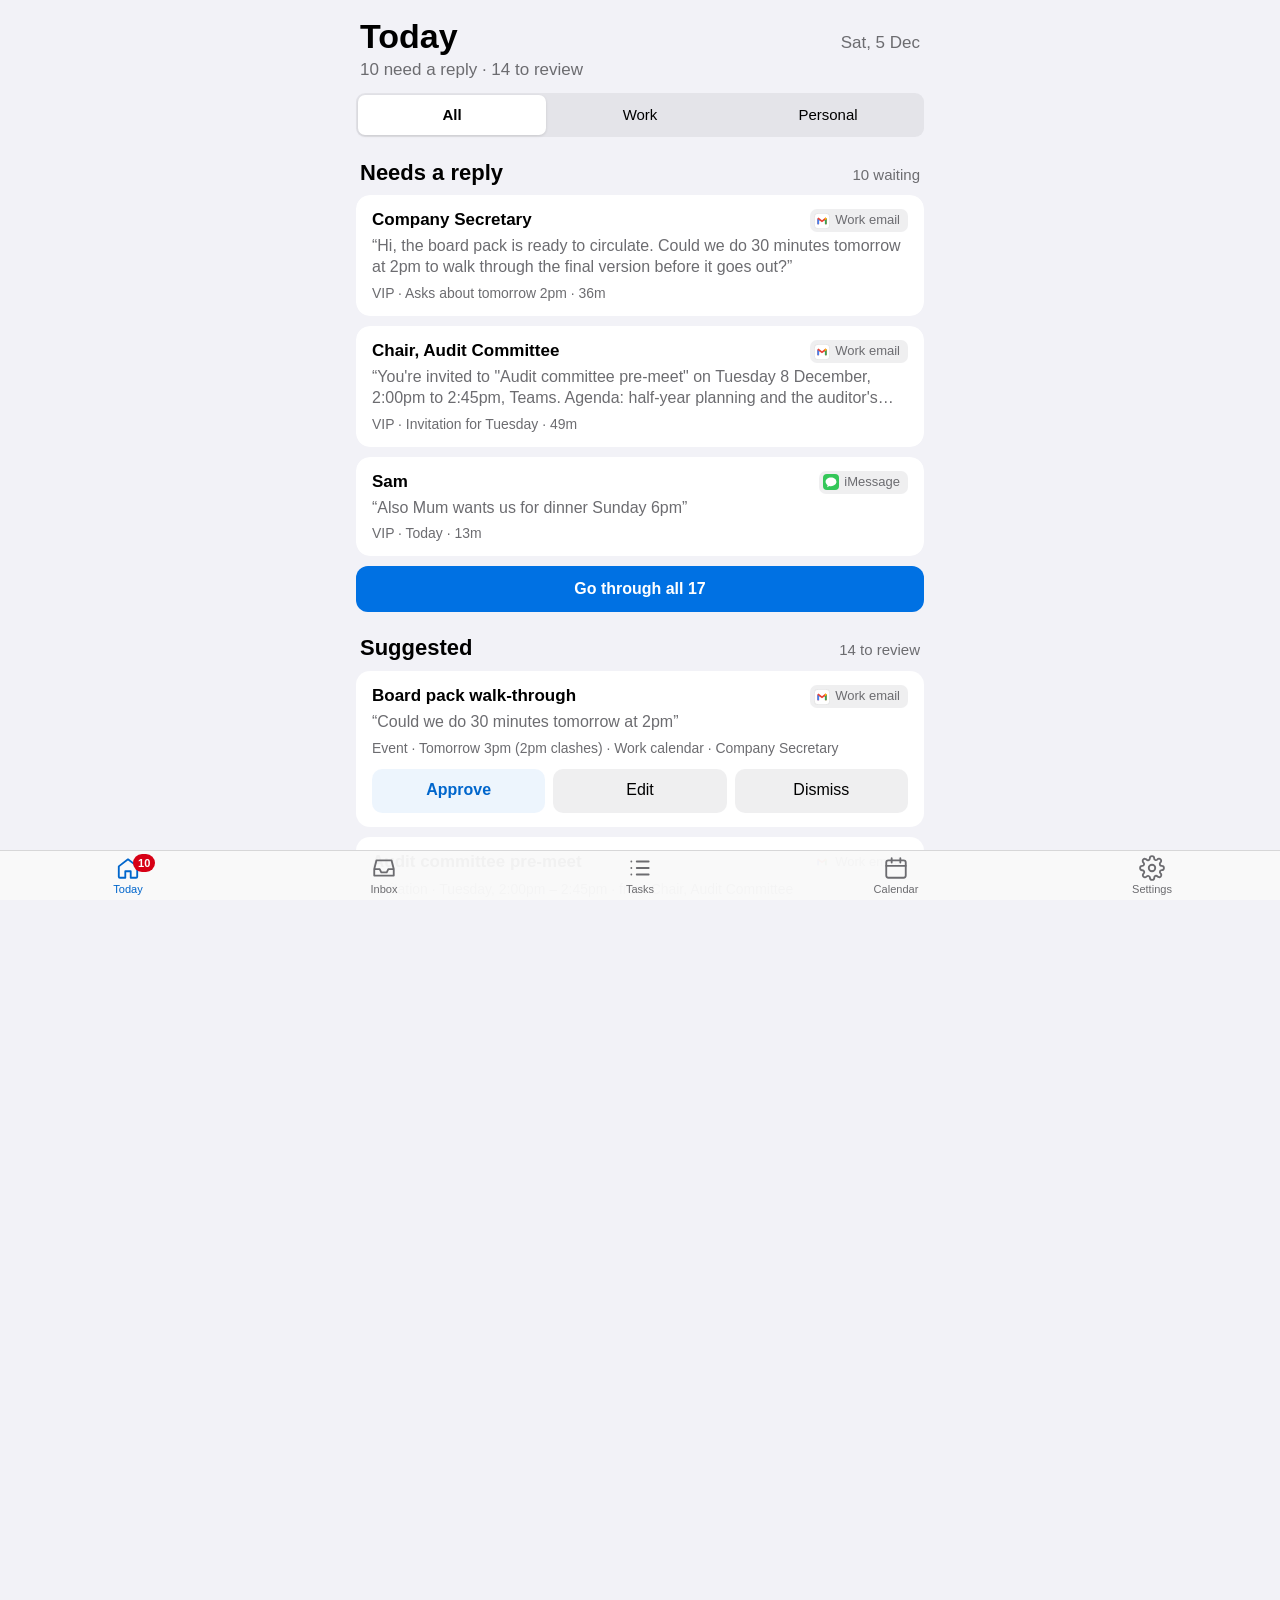
==== commit f84c26b1: "Keep the app's own look on Today: rounded cards, system blue, neutral tags and avatars, one filled b" ====
--- a/index.html
+++ b/index.html
@@ -13,7 +13,7 @@
   <meta name="theme-color" content="#000000" media="(prefers-color-scheme: dark)">
   <link rel="manifest" href="manifest.webmanifest">
   <link rel="icon" href="icon.svg" type="image/svg+xml">
-  <link rel="stylesheet" href="styles.css?v=e4144a48a9">
+  <link rel="stylesheet" href="styles.css?v=45601c83f0">
   <title>Unified Inbox (demo)</title>
 </head>
 <body>
@@ -52,6 +52,6 @@
 
   <!-- Demo data in the browser; phase 2 removes this line and the app talks to the real server -->
   <script src="demo-api.js?v=6e206e1867"></script>
-  <script src="app.js?v=8b9224737f"></script>
+  <script src="app.js?v=35a37ecd84"></script>
 </body>
 </html>
--- a/styles.css
+++ b/styles.css
@@ -19,10 +19,10 @@
   --label-3: light-dark(#8E8E93, #636366);       /* decorative only, never body text */
   --sep: light-dark(rgba(60, 60, 67, 0.18), rgba(84, 84, 88, 0.55));
   --fill: light-dark(rgba(120, 120, 128, 0.12), rgba(120, 120, 128, 0.24));
-  --tint: light-dark(#2B5A86, #8DB8E6);          /* slate accent from the owner's original design; 6.8:1 on white */
-  --tint-fill: light-dark(#2E5E8C, #3A6EA5);     /* filled buttons, white text 6.4:1 / 5.0:1 */
-  --tint-soft: light-dark(rgba(46, 94, 140, 0.08), rgba(141, 184, 230, 0.16));
-  --bubble-out: light-dark(#2E5E8C, #3A6EA5);
+  --tint: light-dark(#0066CC, #4DA3FF);          /* text-coloured actions, 5.6:1 on white */
+  --tint-fill: #0071E3;                          /* filled buttons, white text 4.6:1 */
+  --tint-soft: light-dark(rgba(0, 113, 227, 0.07), rgba(10, 132, 255, 0.20));
+  --bubble-out: #0071E3;
   --bubble-in: light-dark(#E9E9EB, #26252A);
   --red: light-dark(#D70015, #FF6961);
   --red-soft: light-dark(rgba(215, 0, 21, 0.07), rgba(255, 105, 97, 0.14));
@@ -537,41 +537,41 @@
 .sender-via span { white-space: nowrap; overflow: hidden; text-overflow: ellipsis; }
 .sender-row .why-here { margin: 2px 0 0; }
 
-/* ============================================================ Today in the owner's original layout (22 Oct 2026) ============================================================ */
-.o-top { display: flex; align-items: baseline; justify-content: space-between; padding: 12px 4px 0; }
-.o-top h1 { margin: 0; font-size: 2rem; font-weight: 700; letter-spacing: -0.01em; }
+/* ============================================================ Today: the owner's original layout, in the app's own look ============================================================
+   Layout from the original (sections, cards, Approve / Edit / Dismiss, See all); styling from DESIGN.md:
+   rounded grouped cards, neutral greys, one filled button per screen [5], colour never the only signal [18]. */
+.o-top { display: flex; align-items: baseline; justify-content: space-between; padding: 8px 4px 0; }
+.o-top h1 { margin: 0; font-size: 2rem; font-weight: 700; line-height: 1.2; }
 .o-date { color: var(--label-2); font-size: 1rem; }
-.o-sub { margin: 4px 4px 14px; color: var(--label-2); font-size: 0.882rem; }
-.o-pills { display: flex; gap: 8px; margin: 0 0 6px; }
-.o-pill { min-height: 40px; padding: 0 18px; border-radius: 20px; border: 1px solid var(--sep); background: var(--card); font-size: 0.941rem; }
-.o-pill[aria-pressed="true"] { background: var(--tint-fill); border-color: var(--tint-fill); color: #fff; }
-.o-section { display: flex; justify-content: space-between; align-items: baseline; margin: 22px 4px 10px; }
-.o-section h2 { margin: 0; font-size: 0.82rem; font-weight: 600; letter-spacing: 0.1em; text-transform: uppercase; color: var(--label-2); }
+.o-sub { margin: 2px 4px 12px; color: var(--label-2); }
+.o-section { display: flex; justify-content: space-between; align-items: baseline; margin: 22px 4px 8px; }
+.o-section h2 { margin: 0; font-size: 1.294rem; font-weight: 700; }
 .o-section span { font-size: 0.882rem; color: var(--label-2); }
-.o-card { display: block; width: 100%; text-align: left; background: var(--card); border: 1px solid var(--sep);
-  border-left: 4px solid var(--tint-fill); border-radius: 4px; padding: 14px 16px; margin-bottom: 10px; }
+.o-card { display: block; width: 100%; text-align: left; background: var(--card); border-radius: var(--radius); padding: 14px 16px; margin-bottom: 10px; }
 .o-head { display: flex; align-items: flex-start; justify-content: space-between; gap: 10px; }
-.o-title { margin: 0; font-size: 1.06rem; font-weight: 600; line-height: 1.3; }
-.o-quote { display: block; margin: 6px 0 0; color: var(--label); opacity: .85; font-size: 0.941rem;
-  display: -webkit-box; -webkit-line-clamp: 3; -webkit-box-orient: vertical; overflow: hidden; }
+.o-title { margin: 0; font-size: 1rem; font-weight: 600; line-height: 1.3; }
+.o-quote { display: block; margin: 4px 0 0; color: var(--label-2); font-size: 0.941rem;
+  display: -webkit-box; -webkit-line-clamp: 2; -webkit-box-orient: vertical; overflow: hidden; }
 .o-meta { display: block; margin: 6px 0 0; color: var(--label-2); font-size: 0.82rem; }
-.o-actions { display: flex; gap: 8px; margin-top: 12px; flex-wrap: wrap; }
-.o-btn { min-height: 44px; padding: 0 18px; border-radius: 6px; border: 1px solid var(--sep); background: var(--card); font-size: 0.941rem; font-weight: 500; }
-.o-btn.primary { background: var(--tint-fill); border-color: var(--tint-fill); color: #fff; }
-.o-wide { display: block; width: 100%; min-height: 46px; border-radius: 6px; border: 1px solid var(--sep); background: var(--card); font-size: 0.941rem; font-weight: 500; margin: 2px 0 6px; }
-.o-wide.primary { background: var(--tint-fill); border-color: var(--tint-fill); color: #fff; font-weight: 600; }
-.o-tag { flex: none; font-size: 0.765rem; font-weight: 500; padding: 3px 9px; border-radius: 6px; background: var(--tint-soft); color: var(--tint); white-space: nowrap; }
-.o-tag.t-slack { background: light-dark(#F1EBF7, rgba(160, 120, 210, .18)); color: light-dark(#5B3A86, #C9AEEA); }
-.o-tag.t-whatsapp, .o-tag.t-imessage { background: light-dark(#E8F4EC, rgba(48, 209, 88, .14)); color: light-dark(#1E6B34, #7FD99A); }
-.o-tag.t-gmail:not(.t-work) { background: light-dark(#FBEDEA, rgba(234, 67, 53, .16)); color: light-dark(#A33A2E, #F2A59C); }
-.o-tag.t-cal-family { background: light-dark(#FCE9EE, rgba(255, 55, 95, .16)); color: light-dark(#A3264A, #FF9DB3); }
-.o-list { background: var(--card); border: 1px solid var(--sep); border-radius: 6px; overflow: hidden; }
-.o-ev { display: flex; align-items: center; gap: 16px; width: 100%; text-align: left; min-height: 56px; padding: 0 16px; }
-.o-ev + .o-ev { border-top: 1px solid var(--sep); }
+.o-actions { display: flex; gap: 8px; margin-top: 12px; }
+.o-btn { flex: 1; min-height: 44px; padding: 0 12px; border-radius: 10px; background: var(--fill); color: var(--label); font-size: 0.941rem; font-weight: 500; }
+.o-btn.primary { background: var(--tint-soft); color: var(--tint); font-weight: 600; }
+.o-wide { display: block; width: 100%; min-height: 46px; border-radius: 12px; background: var(--card); color: var(--tint); font-size: 0.941rem; font-weight: 600; margin: 2px 0 6px; }
+.o-wide.primary { background: var(--tint-fill); color: #fff; }
+.o-tag { flex: none; display: inline-flex; align-items: center; gap: 5px; font-size: 0.765rem; font-weight: 500; padding: 3px 8px 3px 4px;
+  border-radius: 7px; background: var(--fill); color: var(--label-2); white-space: nowrap; }
+.o-tag .brand-icon { width: 16px; height: 16px; }
+.o-tag.plain { padding-left: 8px; }
+.o-list { background: var(--card); border-radius: var(--radius); overflow: hidden; }
+.o-ev { display: flex; align-items: center; gap: 12px; width: 100%; text-align: left; min-height: 52px; padding: 0 16px; }
+.o-ev + .o-ev { border-top: 0.5px solid var(--sep); }
 .o-ev.past { opacity: .5; }
-.o-time { font-family: ui-monospace, "SF Mono", Menlo, monospace; font-size: 0.941rem; width: 3.2em; flex: none; }
-.o-ev-title { flex: 1; min-width: 0; font-size: 1rem; white-space: nowrap; overflow: hidden; text-overflow: ellipsis; }
+.o-ev .bar { width: 4px; align-self: stretch; margin: 10px 0; border-radius: 2px; flex: none; }
+.o-time { font-size: 0.882rem; color: var(--label-2); width: 4.4em; flex: none; font-variant-numeric: tabular-nums; }
+.o-ev-title { flex: 1; min-width: 0; white-space: nowrap; overflow: hidden; text-overflow: ellipsis; }
 .o-empty { color: var(--label-2); margin: 0 4px; }
-.o-swipe { margin-bottom: 10px; border-radius: 4px; }
+.o-swipe { margin-bottom: 10px; border-radius: var(--radius); }
 .o-swipe .o-card { margin-bottom: 0; }
 .o-swipe + .o-swipe .row-inner::before { content: none; }
+/* "VIP" says it in words; no extra colour needed */
+.reason.vip, .why-here.vip { color: var(--label-2); }
